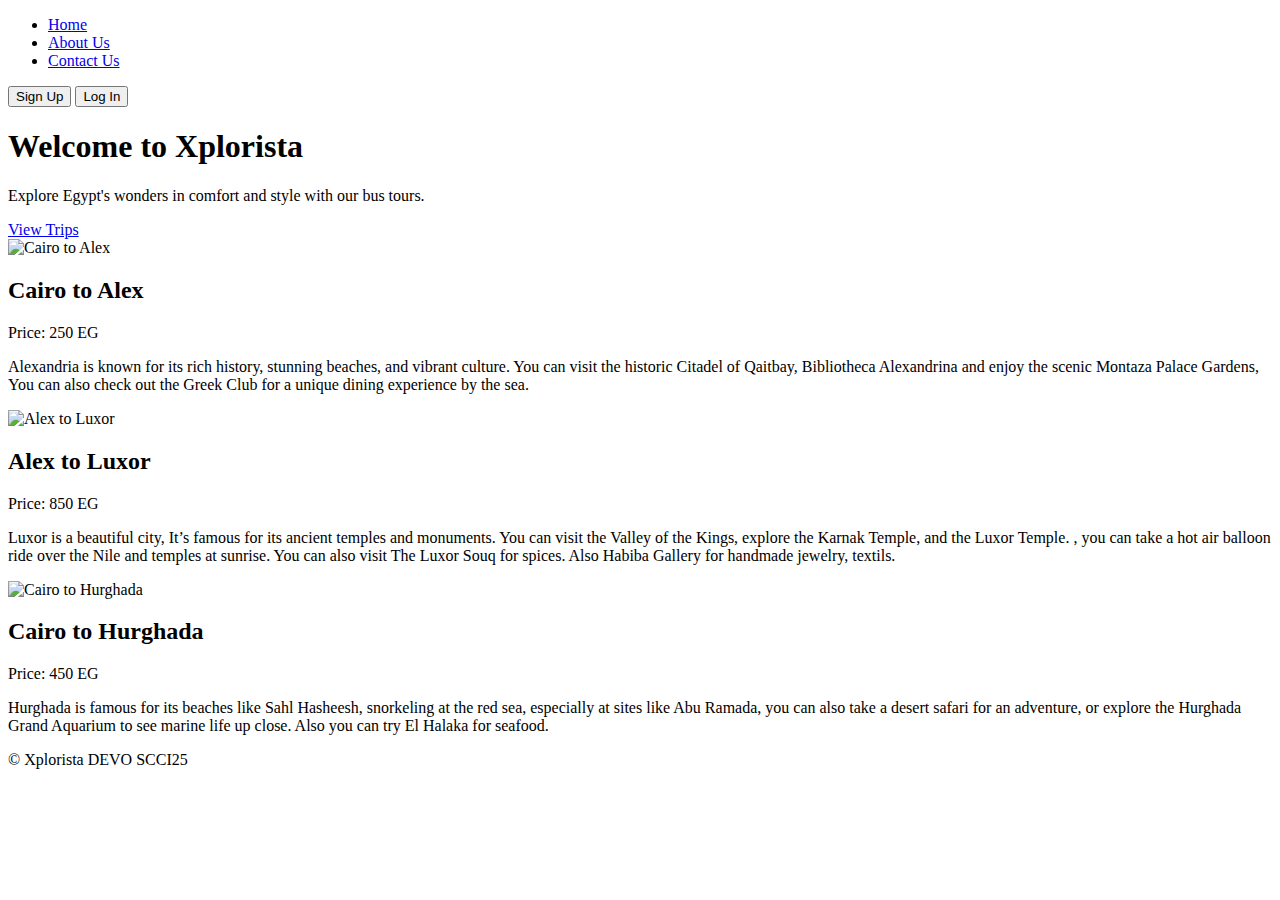
==== index.html @ d5bc61ac "vi Xplorista" ====
<!DOCTYPE html>
<html lang="en">
<head>
    <meta charset="UTF-8">
    <meta name="viewport" content="width=device-width, initial-scale=1.0">
    <title>Egypt Bus Travel</title>
    <link rel="stylesheet" href="homepage.css">
</head>
<header>
    <nav>
         <ul>
            <li><a href="Homepage.html">Home</a></li>
            <li><a href="about.html">About Us</a></li>
            <li><a href="contact.html">Contact Us</a></li>
         </ul>
         <div class="auth-buttons">
            <a href="signup.html"><button id="signup">Sign Up</button></a>
            <a href="signin.html"><button id="login">Log In</button></a>
        </div>
</header>

<body>
    
    <main>
        <section class="hero">
            <h1>Welcome to Xplorista</h1>
            <p>Explore Egypt's wonders in comfort and style with our bus tours.</p>
            <a href="#trips" class="btn">View Trips</a>
        </section>
        <section id="trips" class="trips">
            <div class="trip">
                <img src="../aleeex.jpg" alt="Cairo to Alex">
                <div class="trip-info">
                    <h2>Cairo to Alex</h2>
                    <p>Price: 250 EG</p>
                    <p>Alexandria is known for its rich history, stunning beaches, and vibrant culture. You can visit 
                        the historic Citadel of Qaitbay, Bibliotheca Alexandrina
                        and enjoy the scenic Montaza Palace Gardens, You can also check out the Greek Club for a unique 
                        dining experience by the sea.</p>
                </div>
            </div>
            <div class="trip">
                <img src="../luxor.jpg" alt="Alex to Luxor">
                <div class="trip-info">
                    <h2>Alex to Luxor</h2>
                    <p>Price: 850 EG</p>
                    <p>Luxor is a beautiful city, It’s famous for its ancient temples and monuments.
                        You can visit the Valley of the Kings, explore the Karnak Temple, and the Luxor Temple.
                        , you can take a hot air balloon ride over the Nile and temples at sunrise. 
                        You can also visit The Luxor Souq for spices. Also Habiba Gallery for handmade jewelry, textils.</p>
                </div>
            </div>
            <div class="trip">
                <img src="../hurr.webp" alt="Cairo to Hurghada">
                <div class="trip-info">
                    <h2>Cairo to Hurghada</h2>
                    <p>Price: 450 EG</p>
                    <p>Hurghada is famous for its beaches like Sahl Hasheesh, snorkeling at the red sea, 
                        especially at sites like Abu Ramada, you can also
                         take a desert safari for an adventure, or explore the Hurghada Grand Aquarium to see 
                         marine life up close. Also you can try El Halaka for seafood.</p>
                </div>
            </div>
        </section>
    </main>
    <footer>
        <p>&copy; Xplorista DEVO SCCI25</p>
    </footer>
</body>
</html>
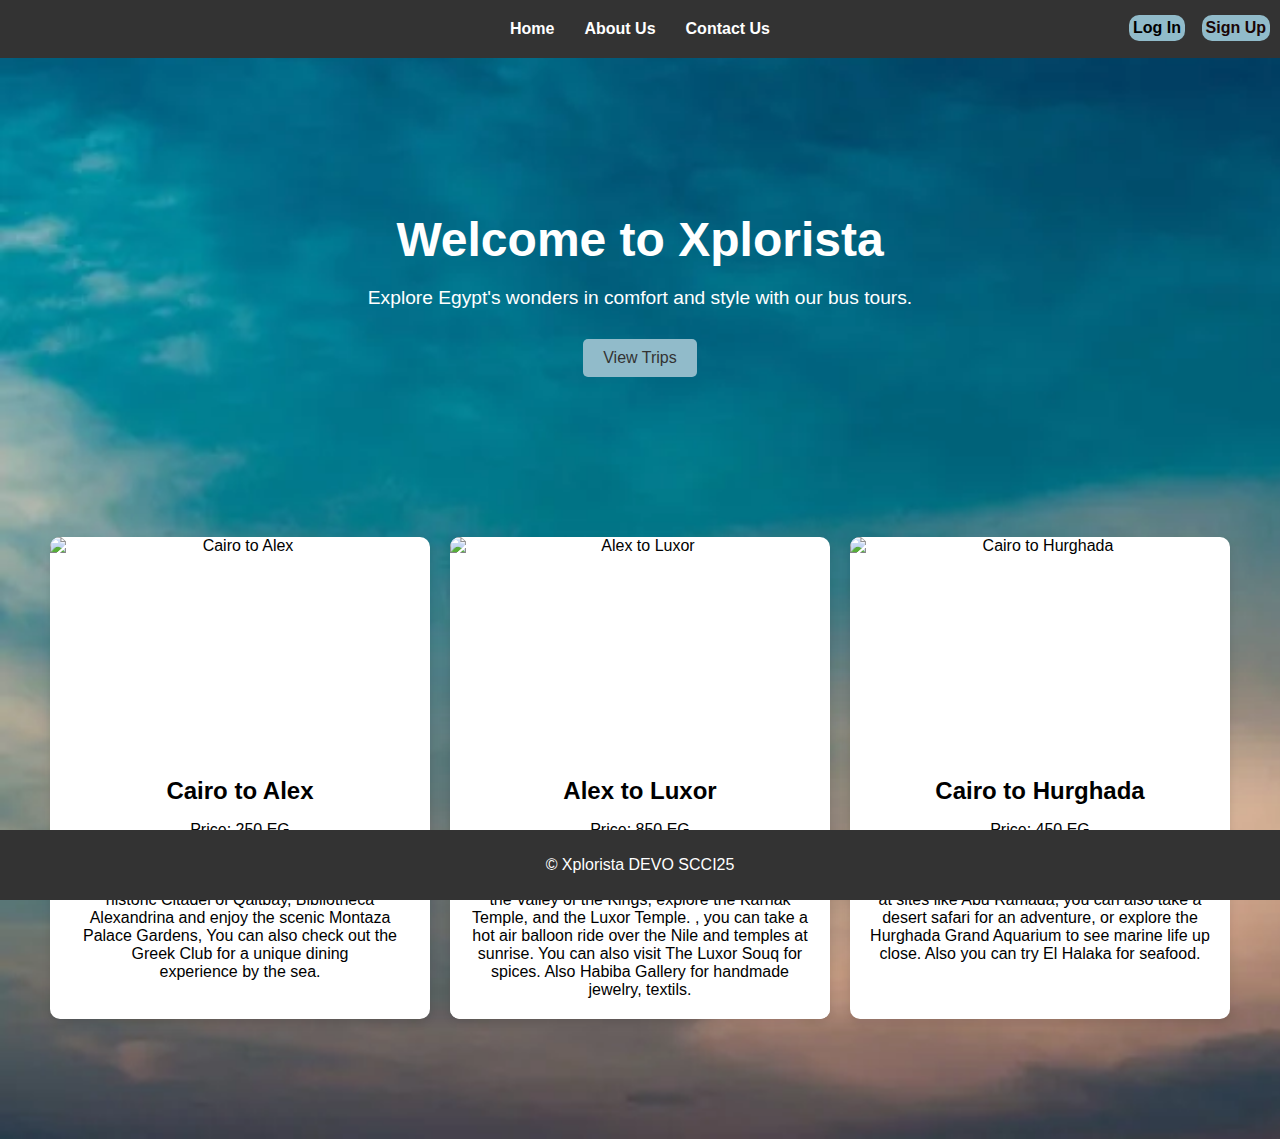
==== commit 7c49eb07: "Xplorista" ====
--- a/index.html
+++ b/index.html
@@ -4,18 +4,18 @@
     <meta charset="UTF-8">
     <meta name="viewport" content="width=device-width, initial-scale=1.0">
     <title>Egypt Bus Travel</title>
-    <link rel="stylesheet" href="homepage.css">
+    <link rel="stylesheet" href="./final project/project.html/homepage.css">
 </head>
 <header>
     <nav>
          <ul>
-            <li><a href="Homepage.html">Home</a></li>
-            <li><a href="about.html">About Us</a></li>
-            <li><a href="contact.html">Contact Us</a></li>
+            <li><a href="index.html">Home</a></li>
+            <li><a href="./final project/project.html/about.html">About Us</a></li>
+            <li><a href="./final project/project.html/contact.html">Contact Us</a></li>
          </ul>
          <div class="auth-buttons">
-            <a href="signup.html"><button id="signup">Sign Up</button></a>
-            <a href="signin.html"><button id="login">Log In</button></a>
+            <a href="./final project/project.html/signup.html"><button id="signup">Sign Up</button></a>
+            <a href="./final project/project.html/signin.html"><button id="login">Log In</button></a>
         </div>
 </header>
 
--- a/final project/project.html/homepage.css
+++ b/final project/project.html/homepage.css
@@ -0,0 +1,191 @@
+body {
+    font-family: 'Arial', sans-serif;
+    height: 100%;
+    width: 100%;
+    margin: 0;
+    padding: 0;
+    background-color: hsl(0, 0%, 96%);
+    color: #000000;
+    background-image: url('../pexels-photo-417122.webp'); 
+    background-size: cover;
+    background-repeat: no-repeat; 
+    background-position: relative;
+}
+
+header {
+    background-color: #333;
+    color: #fff;
+    padding: 20px 0; 
+    position: fixed;
+    width: 100%;
+    top: 0;
+    z-index: 1000;
+}
+
+
+
+nav ul {
+    list-style: none;
+    display: flex;
+    justify-content: center;
+    padding: 0;
+    margin: 0; 
+}
+
+nav ul li {
+    margin: 0 15px;
+}
+
+nav ul li a {
+    color: #fff;
+    text-decoration: none;
+    font-weight: bold;
+    transition: color 0.9s ease;
+}
+
+nav ul li a:hover {
+    color: #ffcc00;
+}
+
+
+#signup {
+    position: absolute;
+    top: 15px;
+    right: 10px;
+    color: rgb(27, 6, 6);
+    padding: 1px 20px;
+    background-color: #91bbca;
+    text-align: center;
+    text-decoration: none;
+    font-weight: bold;
+    font-size: 16px;
+    padding: 4px 4px;
+    cursor: pointer;
+    border-radius: 10px;
+    border-style: none;
+
+}
+#login {
+    position: absolute;
+    top: 15px;
+    right: 95px;
+    color: rgb(0, 0, 0);
+    padding: 1px 20px;
+    background-color: #91bbca;
+    text-align: center;
+    text-decoration: none;
+    font-weight: bold;
+    font-size: 16px;
+    padding: 4px 4px;
+    cursor: pointer;
+    border-radius: 10px;
+    border-style: none;
+
+    
+}
+
+#login:hover{
+    color: #ffffff;
+}
+#signup:hover{
+    color: #fff;
+}
+#sb {
+    color: #fff;
+    text-decoration: none;
+}
+main {
+    padding: 80px 20px;
+    text-align: center;
+}
+
+.hero {
+    background: url('./image/tex2.jpg') no-repeat center center/cover; 
+    color: #fff;
+    padding: 100px 20px;
+    text-align: center;
+    position: relative;
+}
+
+.hero h1 {
+    font-size: 3rem;
+    margin-bottom: 20px;
+    color: rgb(255, 255, 255);
+}
+
+.hero p {
+    font-size: 1.2rem;
+    margin-bottom: 30px;
+    color: rgb(255, 255, 255);
+}
+
+.hero .btn {
+    display: inline-block;
+    padding: 10px 20px;
+    background-color: #91bbca;
+    color: #333;
+    text-decoration: none;
+    border-radius: 5px;
+    transition: background-color 0.3s ease;
+}
+
+.hero .btn:hover {
+    background-color: #ffffff;
+}
+
+.trips {
+    display: flex;
+    flex-wrap: wrap;
+    justify-content: space-around;
+    margin-top: 40px;
+    background-image: url('./image/tex.jpg'); 
+    background-size: cover;
+    background-position: center;
+    padding: 20px; 
+}
+
+.trip {
+    width: calc(33.333% - 20px);
+    margin-bottom: 20px;
+    border-radius: 10px;
+    overflow: hidden;
+    box-shadow: 0 4px 8px rgba(0, 0, 0, 0.1);
+    transition: transform 0.3s ease;
+    background-color: white;
+}
+
+.trip:hover {
+    transform: scale(1.05);
+}
+
+.trip img {
+    width: 100%;
+    height: 200px;
+    object-fit: cover; 
+    display: block;
+}
+
+.trip-info {
+    padding: 20px;
+    background-color: #fff;
+}
+
+.trip-info h2 {
+    font-size: 1.5rem;
+    margin-bottom: 10px;
+}
+
+.trip-info p {
+    font-size: 1rem;
+    margin-bottom: 0;
+}
+
+footer {
+    background-color: #333;
+    color: #fff;
+    text-align: center;
+    padding: 10px 0; 
+    position: fixed;
+    width: 100%;
+    bottom: 0;
+}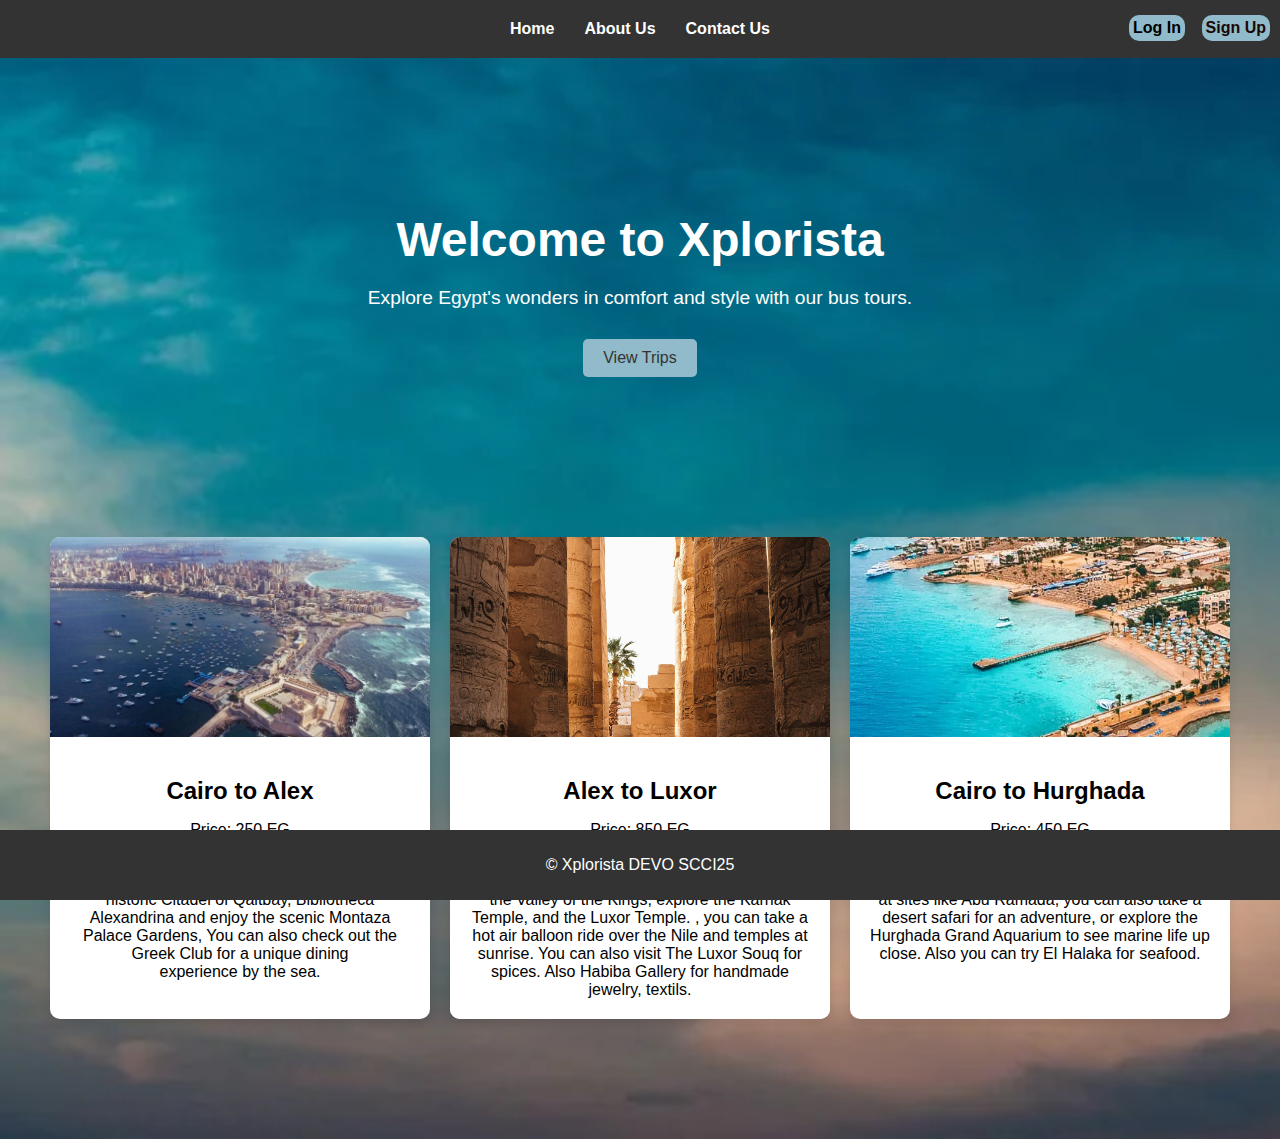
==== commit ed86166a: "Update index.html" ====
--- a/index.html
+++ b/index.html
@@ -29,7 +29,7 @@
         </section>
         <section id="trips" class="trips">
             <div class="trip">
-                <img src="../aleeex.jpg" alt="Cairo to Alex">
+                <img src="./final project/aleeex.jpg" alt="Cairo to Alex">
                 <div class="trip-info">
                     <h2>Cairo to Alex</h2>
                     <p>Price: 250 EG</p>
@@ -40,7 +40,7 @@
                 </div>
             </div>
             <div class="trip">
-                <img src="../luxor.jpg" alt="Alex to Luxor">
+                <img src="./final project/luxor.jpg" alt="Alex to Luxor">
                 <div class="trip-info">
                     <h2>Alex to Luxor</h2>
                     <p>Price: 850 EG</p>
@@ -51,7 +51,7 @@
                 </div>
             </div>
             <div class="trip">
-                <img src="../hurr.webp" alt="Cairo to Hurghada">
+                <img src="./final project/hurr.webp" alt="Cairo to Hurghada">
                 <div class="trip-info">
                     <h2>Cairo to Hurghada</h2>
                     <p>Price: 450 EG</p>
